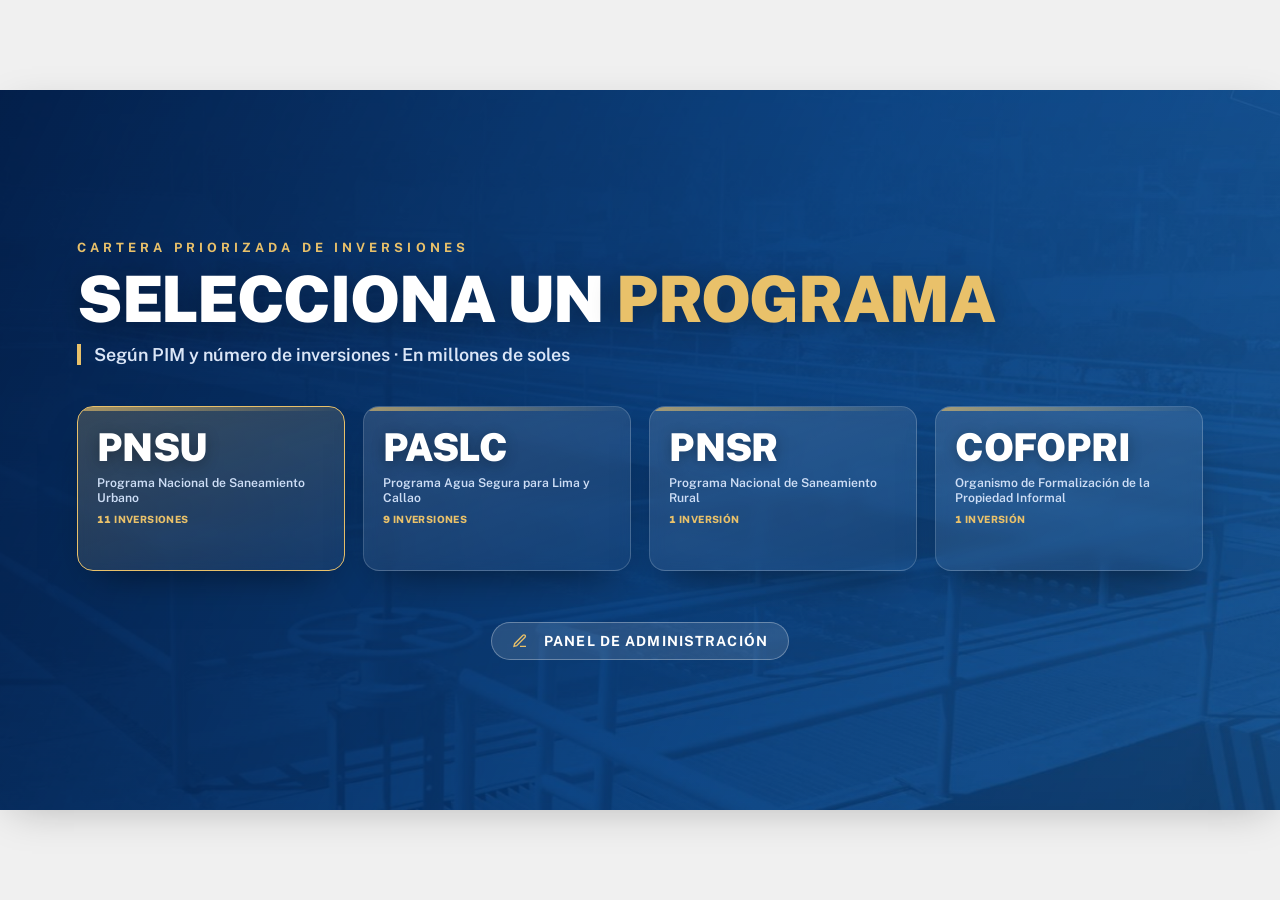
==== index.html @ 93e5caa3 "Add files via upload" ====
<!DOCTYPE html>
<html lang="es">
<head>
<meta charset="UTF-8" />
<meta name="viewport" content="width=device-width, initial-scale=1.0" />
<title>Informe Técnico — Cartera Priorizada</title>
<link rel="preconnect" href="https://fonts.googleapis.com" />
<link rel="preconnect" href="https://fonts.gstatic.com" crossorigin />
<link href="https://fonts.googleapis.com/css2?family=Public+Sans:wght@400;500;600;700;800;900&display=swap" rel="stylesheet" />
<link rel="stylesheet" href="css/styles-v2.css" />
</head>
<body>
  <main class="frame">

   <!-- ============ VISTA DE PROYECTO (ficha) ============ -->
   <div class="project-view" id="projectView" hidden>

    <!-- ============ TÍTULO + PLAZO ============ -->
    <div class="titlebar">
      <div class="title-main">
        <h1 id="r-title">—</h1>
        <button class="title-menu-btn js-menu-trigger" aria-label="Ir al menú de programas" aria-controls="menuView">
          <svg viewBox="0 0 24 24" width="16" height="16" fill="none" stroke="currentColor" stroke-width="2"><rect x="3" y="3" width="7" height="7" rx="1"/><rect x="14" y="3" width="7" height="7" rx="1"/><rect x="3" y="14" width="7" height="7" rx="1"/><rect x="14" y="14" width="7" height="7" rx="1"/></svg>
          <span class="mf-label">Menú</span>
        </button>
      </div>
      <div class="deadline">
        Término del plazo de desembolso del contrato de préstamo:
        <b id="r-deadline">—</b>
      </div>
    </div>

    <!-- ============ CUERPO ============ -->
    <div class="grid">

      <!-- ===== IZQUIERDA: indicadores + gráfico ===== -->
      <section class="col-left">

        <!-- Indicadores · panel navy + franja blanca -->
        <div class="fin-block">
          <div class="fin-head">
            <h3>Ejecución Financiera</h3>
            <span class="cui">CUI <span id="r-cui">—</span></span>
          </div>
          <div class="np-top">
            <div class="m"><span class="k">Costo Total</span><span class="v" id="r-costo">—</span></div>
            <div class="m"><span class="k">Devengado Acumulado</span><span class="v" id="r-devengado">—</span></div>
            <div class="m gold"><span class="k">Avance Financiero</span><span class="v" id="r-avance">—</span></div>
          </div>
          <div class="np-foot">
            <div class="li"><span class="dot"></span><span class="k">PIM 2026</span><span class="v" id="r-pim">—</span></div>
            <div class="li am"><span class="dot"></span><span class="k">PIM por Ejecutar</span><span class="v" id="r-pimej">—</span></div>
            <div class="li"><span class="dot"></span><span class="k">Certificado 2026</span><span class="v" id="r-cert">—</span></div>
            <div class="li am"><span class="dot"></span><span class="k">FF · RO</span><span class="v" id="r-ro">—</span></div>
            <div class="li"><span class="dot"></span><span class="k">Devengado 2026</span><span class="v" id="r-dev26">—</span></div>
            <div class="li am"><span class="dot"></span><span class="k">FF · ROOC</span><span class="v" id="r-rooc">—</span></div>
          </div>
        </div>

        <!-- Gráfico -->
        <figure class="chart-card">
          <button class="chart-expand" id="chartExpand" title="Ver en grande">
            <svg viewBox="0 0 24 24" width="14" height="14" fill="none" stroke="currentColor" stroke-width="2"><path d="M15 3h6v6M9 21H3v-6M21 3l-7 7M3 21l7-7"/></svg>
            Ampliar
          </button>
          <figcaption class="chart-pill">Meta MEF · Ejec. Proy. · Ejecución</figcaption>
          <div class="chart-box"><canvas id="chart"></canvas></div>
        </figure>
      </section>

      <!-- ===== DERECHA: sidebar de estado ===== -->
      <aside class="col-right">

        <div class="status-head">
          <div class="sh-left">
            <svg viewBox="0 0 24 24" width="18" height="18" fill="none" stroke="currentColor" stroke-width="1.8"><path d="M4 21v-5h16v5"/><path d="M9 16V8l3-3 3 3v8"/><circle cx="12" cy="6" r="1"/></svg>
            <h2 id="r-status">—</h2>
          </div>
          <span class="chip-active" id="r-chip">—</span>
        </div>
        <p class="status-sub" id="r-statussub">—</p>

        <!-- Estado situacional -->
        <div class="card estado">
          <h3 class="card-h">
            <svg viewBox="0 0 24 24" width="15" height="15" fill="none" stroke="currentColor" stroke-width="1.8"><path d="M3 3v18h18"/><path d="M7 14l4-4 3 3 5-6"/></svg>
            Estado Situacional
          </h3>
          <div class="dates">
            <div class="date-cell"><span class="v p" id="r-finicio">—</span><span class="k">Fecha Inicio</span></div>
            <div class="date-cell"><span class="v s" id="r-ffin">—</span><span class="k">Fecha Fin</span></div>
            <div class="date-cell"><span class="v p" id="r-prog">—</span><span class="k">Av. Programado</span></div>
            <div class="date-cell"><span class="v s" id="r-ejec">—</span><span class="k">Av. Ejecutado</span></div>
          </div>
          <div class="sec-sep"><span>Observaciones</span></div>
          <ul class="notes" id="r-notes"></ul>
        </div>

        <!-- Alerta (se oculta si no hay) -->
        <div class="alert" id="r-alert">
          <svg viewBox="0 0 24 24" width="18" height="18" fill="none" stroke="currentColor" stroke-width="1.9"><path d="M10.3 3.9 1.8 18a2 2 0 0 0 1.7 3h17a2 2 0 0 0 1.7-3L13.7 3.9a2 2 0 0 0-3.4 0z"/><path d="M12 9v4"/><path d="M12 17h.01"/></svg>
          <p id="r-alert-text">—</p>
        </div>

        <!-- Hitos -->
        <div class="card hitos">
          <h3 class="card-h">
            <svg viewBox="0 0 24 24" width="14" height="14" fill="none" stroke="currentColor" stroke-width="1.8"><rect x="3" y="4" width="18" height="17" rx="1"/><path d="M3 9h18M8 2v4M16 2v4"/></svg>
            Hitos del Proyecto
          </h3>
          <div id="r-hitos"></div>
        </div>

        <!-- Riesgo -->
        <div class="riesgo">
          <svg viewBox="0 0 24 24" width="18" height="18" fill="none" stroke="currentColor" stroke-width="1.9"><path d="M10.3 3.9 1.8 18a2 2 0 0 0 1.7 3h17a2 2 0 0 0 1.7-3L13.7 3.9a2 2 0 0 0-3.4 0z"/><path d="M12 9v4"/><path d="M12 17h.01"/></svg>
          <div>
            <h3>Riesgo Identificado</h3>
            <div id="r-riesgo"></div>
          </div>
        </div>

      </aside>
    </div>
   </div><!-- /projectView -->

   <!-- ============ VISTA DE CARÁTULA (sección) ============ -->
   <div class="cover" id="coverView" hidden>
     <div class="cover-bg"></div>
     <div class="cover-inner">
       <span class="cover-kicker">Cartera Priorizada</span>
       <h1 class="cover-acro" id="c-acro">—</h1>
       <p class="cover-name" id="c-name">—</p>
     </div>
   </div>

   <!-- ============ VISTA DE MENÚ (página de programas · estilo carátula) ============ -->
   <div class="cover menu-view" id="menuView" hidden>
     <div class="cover-bg"></div>
     <div class="menu-inner">
       <span class="cover-kicker">Cartera Priorizada de Inversiones</span>
       <h1 class="menu-title">Selecciona un <em>Programa</em></h1>
       <p class="menu-lead">Según PIM y número de inversiones · En millones de soles</p>
       <div class="menu-progs" id="menuProgs"></div>
        <div class="admin-link-container" style="margin-top: clamp(20px, 3vw, 40px); display: flex; justify-content: center; z-index: 10;">
          <a href="admin.html" class="btn-admin-panel">
            <svg viewBox="0 0 24 24" width="16" height="16" fill="none" stroke="currentColor" stroke-width="2" style="margin-right: 8px; vertical-align: middle;"><path d="M12 20h9M16.5 3.5a2.121 2.121 0 0 1 3 3L7 19l-4 1 1-4L16.5 3.5z"/></svg>
            <span>Panel de Administración</span>
          </a>
        </div>
     </div>
   </div>

   <!-- ============ BOTÓN DE MENÚ (sutil · esquina superior derecha) ============ -->
   <button class="menu-fab js-menu-trigger" id="menuFab" aria-label="Ir al menú de programas" aria-controls="menuView">
     <svg viewBox="0 0 24 24" width="16" height="16" fill="none" stroke="currentColor" stroke-width="2"><rect x="3" y="3" width="7" height="7" rx="1"/><rect x="14" y="3" width="7" height="7" rx="1"/><rect x="3" y="14" width="7" height="7" rx="1"/><rect x="14" y="14" width="7" height="7" rx="1"/></svg>
     <span class="mf-label">Menú</span>
   </button>

   <!-- ============ PAGINADOR (todas las láminas) ============ -->
   <div class="pager" id="pager">
     <button class="pg-btn" id="pgPrev" title="Anterior (←)" aria-label="Lámina anterior">
       <svg viewBox="0 0 24 24" width="16" height="16" fill="none" stroke="currentColor" stroke-width="2.4"><path d="M15 18l-6-6 6-6"/></svg>
     </button>
     <span class="pg-count"><b id="pgNum">1</b> / <span id="pgTotal">19</span></span>
     <button class="pg-btn" id="pgNext" title="Siguiente (→)" aria-label="Lámina siguiente">
       <svg viewBox="0 0 24 24" width="16" height="16" fill="none" stroke="currentColor" stroke-width="2.4"><path d="M9 18l6-6-6-6"/></svg>
     </button>
   </div>
  </main>

  <!-- Modal · gráfico ampliado -->
  <div class="chart-modal" id="chartModal" hidden>
    <div class="cm-box">
      <div class="cm-head">
        <h3>Meta MEF · Ejec. Proy. · Ejecución</h3>
        <button class="cm-close" id="cmClose" title="Cerrar (Esc)">✕</button>
      </div>
      <div class="cm-body"><canvas id="chartBig"></canvas></div>
    </div>
  </div>

  <script src="js/projects-v2.js"></script>
  <script src="js/chartjs-v2.min.js"></script>
  <script src="js/main-v2.js"></script>
</body>
</html>
---- css/styles-v2.css ----
/* =====================================================================
   Institutional Report System — styles.css
   Basado en DESIGN.md (Corporate Modernism · Public Sans · alta densidad)
   Tipografía FLUIDA: escala con el ancho del reporte (clamp + vw) para que
   se lea bien tanto en monitores grandes como pequeños.
   ===================================================================== */
:root{
  --primary:#002b69;
  --primary-dark:#001740;
  --on-primary:#ffffff;
  --primary-tint:rgba(0,43,105,.05);
  --data-label:#3f5d9c;

  --secondary:#bb0027;
  --on-secondary:#ffffff;
  --secondary-tint:rgba(187,0,39,.05);

  --amber-bg:#fffbeb;
  --amber-ink:#b45309;
  --amber-val:#78350f;

  --green-bg:#dcfce7;
  --green-ink:#166534;

  --surface:#f9f9f9;
  --surface-container:#eeeeee;
  --surface-low:#f3f3f3;
  --on-surface:#1a1c1c;
  --on-surface-variant:#444650;
  --muted:#6b7280;
  --line:#d1d1d1;
  --line-soft:#e5e7eb;

  --gutter:clamp(14px,1.2vw,22px);
  --radius:6px;
}

*{box-sizing:border-box;margin:0;padding:0;}
html,body{height:100%;}
body{
  font-family:"Public Sans",system-ui,-apple-system,sans-serif;
  -webkit-font-smoothing:antialiased;
  color:var(--on-surface);
  background:#f0f0f0;
  height:100vh;overflow:hidden;
  display:flex;align-items:center;justify-content:center;
  font-variant-numeric:tabular-nums;
}

/* ---- Lienzo 16:9 sin scroll ---- */
.frame{
  aspect-ratio:16/9;
  width:100vw;height:56.25vw;
  max-height:100vh;max-width:177.78vh;
  background:#fff;
  display:flex;flex-direction:column;
  padding:clamp(16px,1.7vw,30px);
  padding-bottom:clamp(42px,3.6vw,60px); /* reserva la franja del paginador */
  overflow:hidden;position:relative;
  box-shadow:0 10px 40px -12px rgba(0,0,0,.25);
}

/* contenedor de la ficha de proyecto (ocupa todo el lienzo) */
.project-view{flex:1 1 auto;min-width:0;min-height:0;display:flex;flex-direction:column;}
.project-view[hidden]{display:none;}
.frame.is-cover{padding:0;}

/* ======================= TÍTULO + PLAZO (inicio del reporte) ======================= */
.titlebar{display:flex;flex-direction:column;margin-bottom:clamp(12px,1.3vw,20px);flex:0 0 auto;box-shadow:0 1px 2px rgba(0,0,0,.06);}
.title-main{background:var(--primary);color:var(--on-primary);
  padding:clamp(11px,1.1vw,18px) clamp(16px,1.5vw,26px);display:flex;align-items:center;justify-content:space-between;gap:12px;}
.title-main h1{font-size:clamp(20px,1.85vw,34px);font-weight:900;text-transform:uppercase;letter-spacing:-.01em;}
.chip-strategic{background:rgba(255,255,255,.12);font-size:clamp(11px,.78vw,14px);font-weight:700;
  padding:6px 14px;border-radius:4px;white-space:nowrap;text-transform:uppercase;letter-spacing:.04em;}
.deadline{background:var(--secondary);color:var(--on-secondary);
  padding:clamp(7px,.7vw,11px) clamp(16px,1.5vw,26px);text-align:right;
  font-size:clamp(12px,.88vw,15px);font-weight:700;text-transform:uppercase;letter-spacing:.03em;}
.deadline b{font-weight:800;}

/* ======================= GRID 12 COL ======================= */
.grid{flex:1 1 auto;min-width:0;min-height:0;display:grid;grid-template-columns:3fr 2fr;gap:var(--gutter);overflow:hidden;}
.col-left{display:flex;flex-direction:column;min-height:0;overflow:hidden;}
.col-right{display:flex;flex-direction:column;min-height:0;overflow:hidden;
  gap:.5em;font-size:clamp(13px,1vw,18px);}

/* ============= INDICADORES · panel navy + franja blanca (Diseño 18) ============= */
.fin-block{border-radius:8px;overflow:hidden;margin-bottom:clamp(10px,1vw,16px);flex:0 0 auto;
  background:linear-gradient(135deg,#001740,#002b69 60%,#0a3a7a);}

/* encabezado (texto claro sobre navy) */
.fin-head{display:flex;align-items:center;justify-content:space-between;
  padding:clamp(9px,.9vw,14px) clamp(14px,1.3vw,22px) 0;}
.fin-head h3{font-size:clamp(10px,.68vw,13px);font-weight:800;text-transform:uppercase;color:#9fb4dd;letter-spacing:.1em;}
.fin-head .cui{font-size:clamp(10px,.66vw,12.5px);font-weight:700;color:#7e97c4;letter-spacing:.02em;}

/* 3 métricas grandes */
.np-top{display:grid;grid-template-columns:repeat(3,1fr);gap:clamp(12px,1.5vw,24px);
  padding:clamp(8px,.9vw,14px) clamp(14px,1.3vw,22px) clamp(12px,1.2vw,18px);}
.np-top .m{border-left:2px solid rgba(255,255,255,.12);padding-left:clamp(10px,1vw,16px);}
.np-top .m:first-child{border-left:0;padding-left:0;}
.np-top .m .k{display:block;font-size:clamp(9px,.62vw,12px);color:#9fb4dd;text-transform:uppercase;
  font-weight:700;letter-spacing:.04em;margin-bottom:clamp(3px,.4vw,6px);}
.np-top .m .v{font-size:clamp(18px,1.7vw,30px);font-weight:900;color:#fff;letter-spacing:-.015em;line-height:1;white-space:nowrap;}
.np-top .m.gold .v{color:#e9c16a;}

/* franja blanca inferior · lista 2 columnas con punto de color */
.np-foot{background:#fff;display:grid;grid-template-columns:1fr 1fr;gap:0 clamp(16px,2vw,40px);
  padding:clamp(9px,.95vw,15px) clamp(14px,1.3vw,22px);}
.np-foot .li{display:flex;align-items:center;gap:clamp(7px,.7vw,11px);
  padding:clamp(6px,.6vw,9px) 0;border-bottom:1px solid var(--line-soft);}
.np-foot .li:nth-last-child(-n+2){border-bottom:0;}
.np-foot .dot{width:clamp(7px,.55vw,9px);aspect-ratio:1;border-radius:50%;background:var(--primary);flex:0 0 auto;}
.np-foot .li.am .dot{background:var(--amber-ink);}
.np-foot .li .k{flex:1;font-size:clamp(10px,.72vw,13px);color:var(--muted);font-weight:600;white-space:nowrap;}
.np-foot .li .v{font-size:clamp(11px,.78vw,14px);font-weight:900;color:var(--on-surface);white-space:nowrap;}
.np-foot .li.am .v{color:var(--amber-val);}

/* ======================= GRÁFICO ======================= */
.chart-card{flex:1 1 auto;min-height:0;border:1px solid var(--line-soft);border-radius:var(--radius);
  background:#fff;display:flex;flex-direction:column;position:relative;padding:clamp(8px,.9vw,14px);}
.chart-pill{align-self:center;background:var(--surface-low);border:1px solid var(--line-soft);border-radius:999px;
  padding:clamp(5px,.5vw,8px) clamp(14px,1.3vw,22px);font-size:clamp(11px,.8vw,14px);font-weight:700;
  text-transform:uppercase;letter-spacing:.04em;color:var(--secondary);z-index:2;}
.chart-box{flex:1 1 auto;min-height:0;position:relative;margin-top:6px;}
.chart-box canvas{position:absolute;inset:0;}

/* botón Ampliar */
.chart-expand{position:absolute;top:clamp(8px,.8vw,12px);right:clamp(8px,.8vw,12px);z-index:5;
  display:inline-flex;align-items:center;gap:6px;background:#fff;border:1px solid var(--line-soft);border-radius:6px;
  padding:clamp(5px,.5vw,7px) clamp(8px,.8vw,12px);font:inherit;font-size:clamp(10px,.7vw,12px);font-weight:700;
  text-transform:uppercase;letter-spacing:.04em;color:var(--primary);cursor:pointer;transition:.15s;}
.chart-expand:hover{background:var(--primary);color:#fff;border-color:var(--primary);}

/* modal del gráfico */
.chart-modal{position:fixed;inset:0;z-index:100;display:flex;align-items:center;justify-content:center;
  padding:clamp(14px,3vw,44px);background:rgba(8,16,36,.62);backdrop-filter:blur(4px);}
.chart-modal[hidden]{display:none;}
.cm-box{background:#fff;border-radius:12px;width:min(1180px,96vw);height:min(760px,92vh);
  display:flex;flex-direction:column;overflow:hidden;box-shadow:0 40px 90px -24px rgba(0,0,0,.6);}
.cm-head{display:flex;align-items:center;justify-content:space-between;gap:14px;padding:15px 22px;background:var(--primary);color:#fff;}
.cm-head h3{font-size:clamp(13px,1.3vw,17px);font-weight:800;text-transform:uppercase;letter-spacing:.02em;}
.cm-close{flex:0 0 auto;background:rgba(255,255,255,.15);border:0;color:#fff;width:34px;height:34px;border-radius:8px;
  font-size:16px;cursor:pointer;display:grid;place-items:center;transition:.15s;}
.cm-close:hover{background:rgba(255,255,255,.3);}
.cm-body{flex:1;position:relative;padding:clamp(14px,2vw,26px);}
.cm-body canvas{position:absolute;inset:clamp(14px,2vw,26px);}

/* ======================= SIDEBAR DERECHO ======================= */
/* Tamaños en EM (relativos al font-size del sidebar) → el auto-ajuste (main.js)
   escala todo el bloque a la vez para que entre sin scroll, lo más grande posible. */
.status-head{background:var(--primary);color:var(--on-primary);border-radius:.5em;
  padding:.7em .85em;flex:0 0 auto;display:flex;align-items:center;justify-content:space-between;}
.sh-left{display:flex;align-items:center;gap:.5em;}
.sh-left svg{width:1.15em;height:1.15em;}
.status-head h2{font-size:.92em;font-weight:900;text-transform:uppercase;letter-spacing:-.01em;}
.chip-active{background:var(--green-bg);color:var(--green-ink);font-size:.6em;font-weight:800;
  padding:.25em .8em;border-radius:999px;text-transform:uppercase;letter-spacing:.04em;}
.status-sub{font-size:.7em;font-style:italic;color:var(--muted);padding:.15em .1em 0;flex:0 0 auto;}

.card{background:#fff;border:1px solid var(--line-soft);border-radius:.5em;padding:.7em .8em;}
.card-h{font-size:.86em;font-weight:800;text-transform:uppercase;color:var(--primary);
  display:flex;align-items:center;gap:.5em;border-bottom:1px solid #f1f1f1;padding-bottom:.5em;margin-bottom:.65em;}
.card-h svg{width:1.05em;height:1.05em;}

.estado{flex:0 0 auto;display:flex;flex-direction:column;}
/* fila 4×1 · valor dominante (Diseño 5): cifra grande arriba, etiqueta debajo, divisores */
.dates{display:grid;grid-template-columns:repeat(4,1fr);margin-bottom:.85em;flex:0 0 auto;}
.date-cell{padding:0 .8em;border-left:1px solid var(--line-soft);display:flex;flex-direction:column;}
.date-cell:first-child{border-left:0;padding-left:0;}
.date-cell .v{font-size:1.45em;font-weight:900;line-height:1;white-space:nowrap;}
.date-cell .v.p{color:var(--primary);}
.date-cell .v.s{color:var(--secondary);}
.date-cell .k{font-size:.6em;text-transform:uppercase;color:var(--muted);font-weight:700;margin-top:.45em;letter-spacing:.03em;white-space:nowrap;}

/* divisor entre los indicadores y las notas */
.sec-sep{display:flex;align-items:center;gap:.7em;margin:.1em 0 .75em;flex:0 0 auto;}
.sec-sep span{font-size:.6em;text-transform:uppercase;letter-spacing:.14em;color:var(--muted);font-weight:800;white-space:nowrap;}
.sec-sep::before{content:"";width:1.4em;height:2px;background:var(--primary);border-radius:2px;flex:0 0 auto;}
.sec-sep::after{content:"";flex:1;height:1px;background:var(--line-soft);}

.notes{list-style:none;flex:0 0 auto;}
.notes li{position:relative;padding-left:1em;margin-bottom:.5em;font-size:.8em;line-height:1.5;color:#374151;text-wrap:pretty;}
.notes li:last-child{margin-bottom:0;}
.notes li::before{content:"";position:absolute;left:0;top:.55em;width:.34em;height:.34em;background:var(--primary);}

.alert{background:var(--secondary);color:var(--on-secondary);border-radius:.5em;padding:.65em .8em;flex:0 0 auto;
  display:flex;gap:.6em;align-items:flex-start;}
.alert svg{flex:0 0 auto;margin-top:.1em;width:1.15em;height:1.15em;}
.alert p{font-size:.8em;font-weight:700;line-height:1.4;}
.alert b{font-weight:900;}

.hitos{flex:0 0 auto;}
.timeline{position:relative;padding-left:1em;border-left:2px solid rgba(0,43,105,.2);}
.timeline .dot{position:absolute;left:-.4em;top:.2em;width:.62em;height:.62em;border-radius:50%;background:var(--primary);border:2px solid #fff;}
.timeline .t-chip{display:inline-block;background:var(--primary-tint);color:var(--primary);font-size:.6em;font-weight:800;
  padding:.15em .55em;border-radius:.27em;text-transform:uppercase;letter-spacing:.04em;}
.timeline .t-title{font-size:.8em;font-weight:800;color:#1f2937;margin-top:.3em;line-height:1.2;}
.timeline .t-note{font-size:.7em;font-style:italic;color:var(--muted);line-height:1.25;}

.riesgo{background:#fef2f2;border:1px solid rgba(187,0,39,.2);border-radius:.5em;padding:.65em .8em;flex:0 0 auto;
  display:flex;gap:.6em;align-items:flex-start;}
.riesgo svg{color:var(--secondary);flex:0 0 auto;margin-top:.1em;width:1.15em;height:1.15em;}
.riesgo h3{font-size:.76em;font-weight:800;text-transform:uppercase;color:var(--secondary);margin-bottom:.2em;}
.riesgo p{font-size:.72em;line-height:1.4;color:#374151;}
.riesgo .risk-list{list-style:none;margin:0;padding:0;}
.riesgo .risk-list li{position:relative;padding-left:1em;margin-bottom:.35em;font-size:.72em;line-height:1.4;color:#374151;}
.riesgo .risk-list li:last-child{margin-bottom:0;}
.riesgo .risk-list li::before{content:"";position:absolute;left:0;top:.5em;width:.34em;height:.34em;background:var(--secondary);}

/* varios hitos */
.hitos .timeline + .timeline{margin-top:.6em;}

/* ======= navegación anterior/siguiente (dentro de la barra del título) ======= */
.nav-arrows{display:flex;gap:8px;flex:0 0 auto;margin-left:16px;}
.nav-btn{width:clamp(30px,2.4vw,40px);aspect-ratio:1;border-radius:7px;cursor:pointer;
  border:1px solid rgba(255,255,255,.28);background:rgba(255,255,255,.1);color:#fff;
  display:grid;place-items:center;transition:.15s;}
.nav-btn:hover{background:#fff;color:var(--primary);border-color:#fff;}
.nav-btn:active{transform:scale(.94);}

/* ======================= CARÁTULA DE SECCIÓN ======================= */
.cover{position:absolute;inset:0;overflow:hidden;background:var(--primary);color:#fff;}
.cover[hidden]{display:none;}
/* capa de imagen (con zoom lento tipo Ken Burns) */
.cover-bg{position:absolute;inset:0;z-index:0;
  background:#002b69 url("../img/cover-v2.jpg") center/cover no-repeat;
  transform-origin:50% 45%;will-change:transform;
  animation:coverZoom 20s ease-out both;}
/* velo degradado para legibilidad */
.cover::before{content:"";position:absolute;inset:0;z-index:1;
  background:linear-gradient(115deg,rgba(0,23,64,.9),rgba(0,43,105,.6) 55%,rgba(10,58,122,.4));}
.cover-inner{position:absolute;inset:0;z-index:2;display:flex;flex-direction:column;
  align-items:flex-start;justify-content:center;gap:clamp(8px,1vw,18px);
  padding:clamp(28px,6vw,110px) clamp(28px,6vw,110px) clamp(62px,7vw,120px);}
.cover-kicker{font-size:clamp(12px,1vw,18px);font-weight:700;text-transform:uppercase;
  letter-spacing:.32em;color:#e9c16a;animation:riseFade .6s .04s both;}
.cover-acro{font-size:clamp(56px,11vw,190px);font-weight:900;line-height:.92;letter-spacing:-.02em;
  text-transform:uppercase;text-shadow:0 6px 30px rgba(0,0,0,.35);animation:riseFade .7s .13s both;}
.cover-name{font-size:clamp(16px,2vw,38px);font-weight:600;max-width:18em;line-height:1.2;
  color:#dbe6f7;border-left:4px solid #e9c16a;padding-left:clamp(12px,1vw,20px);
  animation:riseFade .7s .24s both;}

/* ======================= ANIMACIONES ======================= */
@keyframes coverZoom{from{transform:scale(1.001)}to{transform:scale(1.09)}}
@keyframes riseFade{from{opacity:0;transform:translateY(20px)}to{opacity:1;transform:none}}
@keyframes viewFade{from{opacity:0;transform:translateY(10px)}to{opacity:1;transform:none}}
/* el paginador entra deslizando (sólo transform, para no fijar la opacidad) */
@keyframes pagerIn{from{transform:translateX(-50%) translateY(12px)}to{transform:translateX(-50%) translateY(0)}}
/* la ficha entra con un fundido sutil en cada cambio de lámina */
.project-view.anim{animation:viewFade .42s ease both;}

@media (prefers-reduced-motion: reduce){
  .cover-bg,.cover-kicker,.cover-acro,.cover-name,.project-view.anim,.pager{animation:none!important;}
}

/* ======================= PAGINADOR ======================= */
.pager{position:absolute;z-index:40;bottom:clamp(12px,1.4vw,22px);left:50%;transform:translateX(-50%);
  display:flex;align-items:center;gap:clamp(8px,.8vw,14px);
  background:rgba(0,23,64,.82);backdrop-filter:blur(6px);border:1px solid rgba(255,255,255,.16);
  border-radius:999px;padding:clamp(5px,.45vw,8px) clamp(8px,.7vw,12px);
  box-shadow:0 8px 24px -10px rgba(0,0,0,.5);
  opacity:.4;transition:opacity .25s ease;animation:pagerIn .5s .12s both;}
/* semitransparente para no tapar la lámina; nítido al acercar el cursor/teclado */
.pager:hover,.pager:focus-within{opacity:1;}
.pg-btn{width:clamp(28px,2.1vw,36px);aspect-ratio:1;border-radius:50%;cursor:pointer;
  border:1px solid rgba(255,255,255,.25);background:rgba(255,255,255,.08);color:#fff;
  display:grid;place-items:center;transition:.15s;}
.pg-btn:hover{background:#fff;color:var(--primary);border-color:#fff;}
.pg-btn:active{transform:scale(.92);}
.pg-count{color:#dbe6f7;font-size:clamp(12px,.9vw,15px);font-weight:600;letter-spacing:.02em;
  min-width:3.4em;text-align:center;font-variant-numeric:tabular-nums;}
.pg-count b{color:#fff;font-weight:900;}

/* ======================= MENÚ DE PROGRAMAS (página estilo carátula) ======================= */
/* Botón sutil (esquina superior derecha) que lleva a la página-menú. */
.menu-fab{position:absolute;top:clamp(12px,1.3vw,22px);right:clamp(12px,1.3vw,22px);z-index:60;
  display:inline-flex;align-items:center;gap:.5em;cursor:pointer;
  font:inherit;font-size:clamp(10px,.74vw,13px);font-weight:700;text-transform:uppercase;letter-spacing:.08em;
  color:#fff;padding:clamp(6px,.55vw,9px) clamp(10px,.9vw,14px);border-radius:999px;
  border:1px solid rgba(255,255,255,.3);background:rgba(255,255,255,.12);
  -webkit-backdrop-filter:blur(6px);backdrop-filter:blur(6px);
  transition:background .16s,border-color .16s,color .16s,transform .16s;}
.menu-fab:hover{background:#002b69;border-color:#e9c16a;color:#fff;transform:translateY(-1px);}
.menu-fab:active{transform:translateY(0) scale(.97);}
.menu-fab svg{width:1.15em;height:1.15em;color:#e9c16a;flex:0 0 auto;}
/* en la página-menú se ocultan el botón y el paginador */
.frame.is-menu .menu-fab,.frame.is-menu .pager{display:none;}
/* en las pantallas de reporte el flotante se oculta (se usa el de la cabecera) */
.frame:not(.is-cover) .menu-fab{display:none;}

/* botón "Menú" integrado en la cabecera del título (vista de reporte) */
.title-menu-btn{flex:0 0 auto;margin-left:auto;display:inline-flex;align-items:center;gap:.5em;cursor:pointer;
  font:inherit;font-size:clamp(10px,.74vw,13px);font-weight:700;text-transform:uppercase;letter-spacing:.08em;
  color:#fff;padding:clamp(6px,.55vw,9px) clamp(10px,.9vw,14px);border-radius:999px;
  border:1px solid rgba(255,255,255,.32);background:rgba(255,255,255,.1);
  transition:background .16s,border-color .16s,transform .16s;}
.title-menu-btn:hover{background:rgba(233,193,106,.2);border-color:#e9c16a;}
.title-menu-btn:active{transform:scale(.97);}
.title-menu-btn svg{width:1.15em;height:1.15em;color:#e9c16a;flex:0 0 auto;}

/* botón "Volver" dentro de la página-menú */
.menu-back{position:absolute;top:clamp(14px,1.5vw,26px);right:clamp(14px,1.5vw,26px);z-index:4;
  display:inline-flex;align-items:center;gap:.4em;cursor:pointer;font:inherit;
  font-size:clamp(10px,.74vw,13px);font-weight:800;text-transform:uppercase;letter-spacing:.06em;color:#fff;
  padding:clamp(7px,.6vw,10px) clamp(11px,1vw,15px);border-radius:999px;
  border:1px solid rgba(255,255,255,.3);background:rgba(255,255,255,.1);
  -webkit-backdrop-filter:blur(6px);backdrop-filter:blur(6px);
  opacity:0;animation:riseFade .6s .5s both;transition:background .16s,border-color .16s;}
.menu-back:hover{background:rgba(233,193,106,.22);border-color:#e9c16a;}
.menu-back svg{width:1.05em;height:1.05em;color:#e9c16a;}

/* contenido de la página-menú (mismo lenguaje de las carátulas) */
.menu-inner{position:absolute;inset:0;z-index:2;display:flex;flex-direction:column;
  justify-content:center;gap:clamp(8px,1vw,16px);overflow-y:auto;
  padding:clamp(28px,5vw,90px) clamp(28px,6vw,110px);}
.menu-view .cover-kicker{animation:riseFade .6s .04s both;}
.menu-title{font-size:clamp(30px,5vw,76px);font-weight:900;line-height:1;letter-spacing:-.02em;
  text-transform:uppercase;text-shadow:0 6px 30px rgba(0,0,0,.35);animation:riseFade .7s .13s both;}
.menu-title em{font-style:normal;color:#e9c16a;}
.menu-lead{font-size:clamp(13px,1.4vw,22px);font-weight:600;color:#dbe6f7;
  border-left:4px solid #e9c16a;padding-left:clamp(12px,1vw,20px);animation:riseFade .7s .22s both;}

/* rejilla de programas con animación escalonada */
.menu-progs{display:grid;grid-template-columns:repeat(auto-fit,minmax(clamp(150px,16vw,220px),1fr));
  gap:clamp(12px,1.4vw,26px);margin-top:clamp(18px,2.2vw,40px);}

.menu-prog{position:relative;overflow:hidden;text-align:left;cursor:pointer;font:inherit;color:#fff;
  display:flex;flex-direction:column;gap:clamp(5px,.6vw,10px);
  padding:clamp(16px,1.7vw,30px) clamp(15px,1.5vw,26px) clamp(13px,1.3vw,22px);
  border-radius:16px;border:1px solid rgba(255,255,255,.18);
  background:linear-gradient(160deg,rgba(255,255,255,.13),rgba(255,255,255,.035));
  -webkit-backdrop-filter:blur(7px);backdrop-filter:blur(7px);
  box-shadow:0 18px 40px -20px rgba(0,0,0,.6);
  opacity:0;transform:translateY(28px) scale(.96);
  transition:transform .22s,box-shadow .22s,border-color .22s,background .22s;}
.menu-view:not([hidden]) .menu-prog{animation:progIn .6s cubic-bezier(.2,.75,.3,1) forwards;
  animation-delay:var(--d,0s);}
/* franja superior dorada */
.menu-prog::before{content:"";position:absolute;left:0;top:0;height:4px;width:100%;
  background:linear-gradient(90deg,#e9c16a,rgba(233,193,106,0));opacity:.65;transition:opacity .22s;}
/* resplandor dorado que sube desde la base al pasar el cursor */
.menu-prog::after{content:"";position:absolute;inset:0;pointer-events:none;border-radius:inherit;
  background:radial-gradient(120% 75% at 50% 118%,rgba(233,193,106,.32),transparent 70%);
  opacity:0;transition:opacity .25s ease;}
.menu-prog:hover{border-color:#e9c16a;
  background:linear-gradient(160deg,rgba(255,255,255,.18),rgba(255,255,255,.06));
  box-shadow:inset 0 0 0 1px rgba(233,193,106,.55),0 10px 30px -16px rgba(0,0,0,.55);}
.menu-prog:hover::before{opacity:1;height:5px;}
.menu-prog:hover::after{opacity:1;}
.menu-prog:hover .mp-acro{color:#e9c16a;}
.menu-prog:active{transform:scale(.99);}
.menu-prog.is-active{border-color:#e9c16a;background:linear-gradient(160deg,rgba(233,193,106,.22),rgba(255,255,255,.05));}

.menu-prog .mp-acro{font-size:clamp(26px,3vw,52px);font-weight:900;letter-spacing:-.015em;line-height:1;
  text-shadow:0 3px 14px rgba(0,0,0,.3);transition:color .22s;}
.menu-prog .mp-name{font-size:clamp(11px,.95vw,16px);font-weight:600;color:#cdddf5;line-height:1.25;}
.menu-prog .mp-meta{font-size:clamp(10px,.78vw,13px);font-weight:800;color:#e9c16a;
  text-transform:uppercase;letter-spacing:.04em;}
.menu-prog .mp-meta b{font-weight:900;}
.menu-prog .mp-go{margin-top:clamp(6px,.7vw,12px);display:inline-flex;align-items:center;gap:.4em;
  font-size:clamp(10px,.78vw,13px);font-weight:800;text-transform:uppercase;letter-spacing:.05em;color:#fff;
  opacity:0;transform:translateX(-6px);transition:opacity .22s,transform .22s;}
.menu-prog:hover .mp-go{opacity:.95;transform:none;}
.menu-prog .mp-go svg{width:1.1em;height:1.1em;}

@keyframes progIn{from{opacity:0;transform:translateY(28px) scale(.96)}to{opacity:1;transform:none}}

.menu-inner::-webkit-scrollbar{width:9px;}
.menu-inner::-webkit-scrollbar-thumb{background:rgba(255,255,255,.3);border-radius:999px;
  border:2px solid transparent;background-clip:padding-box;}

@media (prefers-reduced-motion: reduce){
  .menu-view:not([hidden]) .menu-prog{animation:none!important;opacity:1;transform:none;}
  .menu-title,.menu-lead,.menu-view .cover-kicker,.menu-back{animation:none!important;opacity:1;}
  .menu-prog:hover{transform:none;}
}

/* ======================= RESPONSIVO · MÓVIL / PANTALLAS PEQUEÑAS ======================= */
@media(max-width:1000px),(max-height:560px){
  body{height:auto;min-height:100vh;overflow-x:hidden;overflow-y:auto;display:block;}
  .frame{aspect-ratio:auto;width:100%;height:auto;max-width:none;min-height:100vh;
    padding:14px;padding-bottom:78px;box-shadow:none;}
  .frame.is-cover{padding:0;min-height:100vh;}

  /* la ficha fluye en una sola columna y sin recortes */
  .project-view{overflow:visible;}
  /* minmax(0,1fr) + min-width:0 evitan que el gráfico/textos estiren el ancho */
  .grid{grid-template-columns:minmax(0,1fr);gap:14px;overflow:visible;}
  .col-left,.col-right{grid-column:auto;min-width:0;min-height:0;overflow:visible;}
  /* desactiva el auto-encogido (el JS fija el font-size inline): forzamos uno legible */
  .col-right{font-size:15px!important;gap:10px;}

  /* indicadores financieros apilados */
  .np-top{grid-template-columns:1fr;gap:10px;}
  .np-top .m{border-left:0;padding-left:0;}
  .np-top .m .v{font-size:22px;}
  .np-foot{grid-template-columns:1fr;gap:0;}

  /* gráfico con altura cómoda */
  .chart-card{min-height:340px;}
  .chart-box{min-height:300px;}
  .estado,.notes,.fin-block,.card,.hitos{overflow:visible;}

  /* estado situacional: 2×2 en vez de 4×1 */
  .dates{grid-template-columns:repeat(2,1fr);gap:14px 0;}
  .date-cell{padding:0 10px;}
  .date-cell:nth-child(3){border-left:0;}
  .date-cell .v{font-size:1.5em;}

  /* título y plazo legibles */
  .title-main h1{font-size:20px;}
  .deadline{font-size:11px;text-align:left;}

  /* carátulas: textos ajustados a la pantalla del celular */
  .cover-inner{padding:24px 20px 92px;}
  .cover-acro{font-size:clamp(48px,16vw,120px);}
  .cover-name{font-size:clamp(14px,3.7vw,28px);max-width:14em;overflow-wrap:break-word;}
  .cover-kicker{letter-spacing:.22em;}

  /* paginador: fijo a la pantalla, siempre visible y con área táctil cómoda */
  .pager{position:fixed;opacity:1;bottom:14px;gap:14px;padding:8px 12px;animation:none;}
  .pg-btn{width:42px;}
  .pg-count{font-size:16px;min-width:4em;}

  /* página-menú en móvil */
  .menu-fab{position:fixed;top:14px;right:14px;font-size:12px;}
  .menu-back{position:fixed;top:14px;right:14px;}
  .menu-inner{position:absolute;padding:74px 18px 40px;justify-content:flex-start;}
  .menu-title{font-size:clamp(26px,8vw,46px);}
  .menu-progs{grid-template-columns:1fr 1fr;gap:12px;margin-top:18px;}
  .menu-prog{padding:16px 14px 14px;}
}

/* ======================= BOTÓN ACCESO ADMIN ======================= */
.btn-admin-panel {
  display: inline-flex;
  align-items: center;
  gap: 8px;
  background: rgba(255,255,255,0.12);
  border: 1px solid rgba(255,255,255,0.3);
  color: #fff;
  padding: 10px 20px;
  border-radius: 999px;
  font-size: 14px;
  font-weight: 700;
  text-transform: uppercase;
  text-decoration: none;
  letter-spacing: 0.08em;
  transition: all 0.2s ease;
  cursor: pointer;
  z-index: 10;
}
.btn-admin-panel:hover {
  background: #002b69;
  border-color: #e9c16a;
  box-shadow: 0 4px 12px rgba(0,0,0,0.2);
  color: #fff;
}
.btn-admin-panel svg {
  color: #e9c16a;
  flex: 0 0 auto;
}
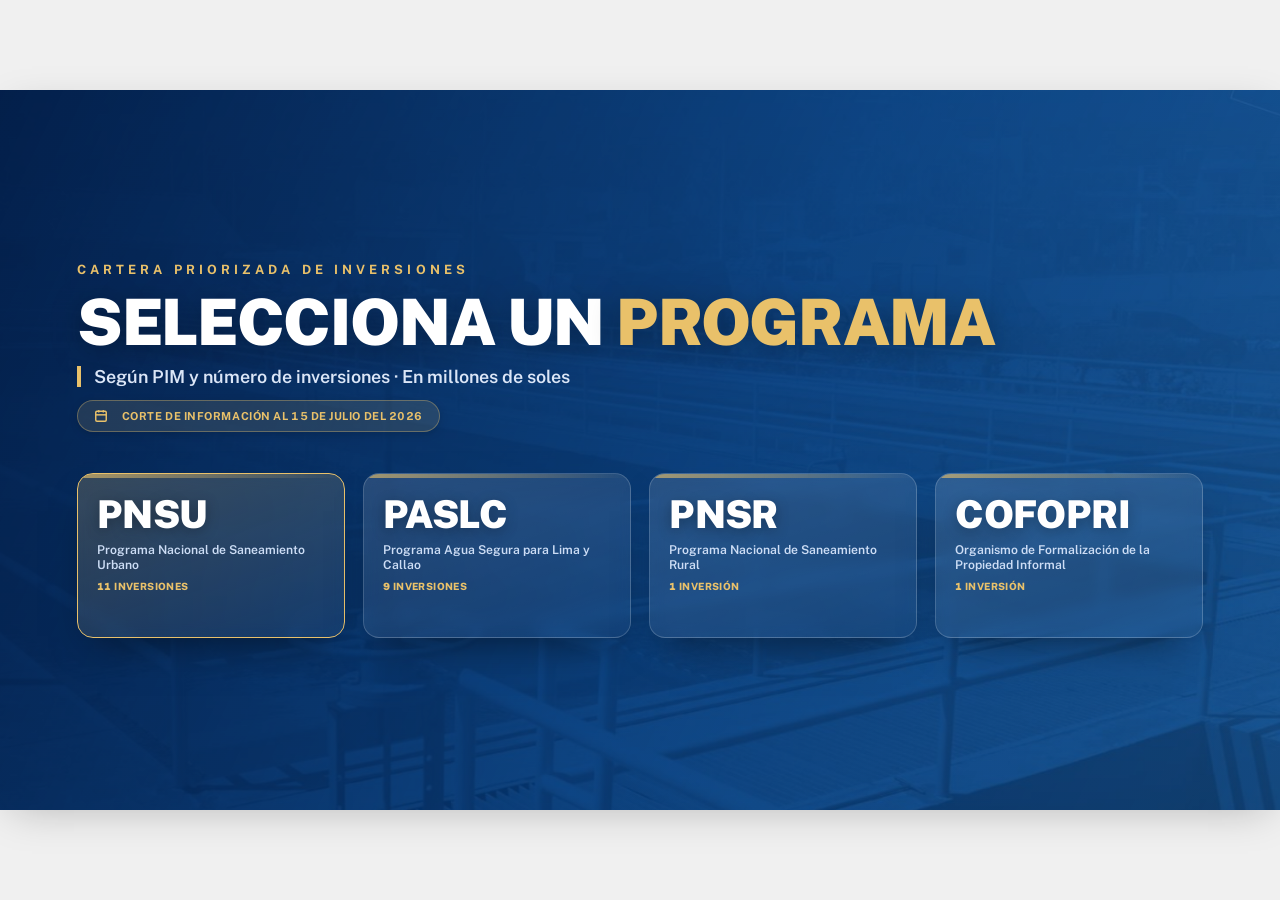
==== commit 33633bc4: "Add files via upload" ====
--- a/index.html
+++ b/index.html
@@ -137,18 +137,16 @@
    <!-- ============ VISTA DE MENÚ (página de programas · estilo carátula) ============ -->
    <div class="cover menu-view" id="menuView" hidden>
      <div class="cover-bg"></div>
-     <div class="menu-inner">
-       <span class="cover-kicker">Cartera Priorizada de Inversiones</span>
-       <h1 class="menu-title">Selecciona un <em>Programa</em></h1>
-       <p class="menu-lead">Según PIM y número de inversiones · En millones de soles</p>
-       <div class="menu-progs" id="menuProgs"></div>
-        <div class="admin-link-container" style="margin-top: clamp(20px, 3vw, 40px); display: flex; justify-content: center; z-index: 10;">
-          <a href="admin.html" class="btn-admin-panel">
-            <svg viewBox="0 0 24 24" width="16" height="16" fill="none" stroke="currentColor" stroke-width="2" style="margin-right: 8px; vertical-align: middle;"><path d="M12 20h9M16.5 3.5a2.121 2.121 0 0 1 3 3L7 19l-4 1 1-4L16.5 3.5z"/></svg>
-            <span>Panel de Administración</span>
-          </a>
+      <div class="menu-inner">
+        <span class="cover-kicker">Cartera Priorizada de Inversiones</span>
+        <h1 class="menu-title">Selecciona un <em>Programa</em></h1>
+        <p class="menu-lead">Según PIM y número de inversiones · En millones de soles</p>
+        <div class="menu-cutoff">
+          <svg viewBox="0 0 24 24" width="14" height="14" fill="none" stroke="currentColor" stroke-width="2.5" style="margin-right: 6px; vertical-align: middle;"><rect x="3" y="4" width="18" height="17" rx="2" ry="2"/><line x1="16" y1="2" x2="16" y2="6"/><line x1="8" y1="2" x2="8" y2="6"/><line x1="3" y1="10" x2="21" y2="10"/></svg>
+          <span>Corte de información al 15 de julio del 2026</span>
         </div>
-     </div>
+        <div class="menu-progs" id="menuProgs"></div>
+      </div>
    </div>
 
    <!-- ============ BOTÓN DE MENÚ (sutil · esquina superior derecha) ============ -->
--- a/css/styles-v2.css
+++ b/css/styles-v2.css
@@ -460,3 +460,29 @@
   color: #e9c16a;
   flex: 0 0 auto;
 }
+
+/* ======================= CORTE DE INFORMACIÓN ======================= */
+.menu-cutoff {
+  display: inline-flex;
+  align-items: center;
+  align-self: flex-start;
+  gap: 8px;
+  background: rgba(233, 193, 106, 0.12);
+  border: 1px solid rgba(233, 193, 106, 0.35);
+  color: #e9c16a;
+  padding: 8px 16px;
+  border-radius: 999px;
+  font-size: clamp(11px, 0.8vw, 13.5px);
+  font-weight: 700;
+  text-transform: uppercase;
+  letter-spacing: 0.05em;
+  width: fit-content;
+  box-shadow: 0 2px 8px rgba(0, 0, 0, 0.15);
+  animation: riseFade .7s .24s both;
+  z-index: 10;
+}
+.menu-cutoff svg {
+  color: #e9c16a;
+  flex-shrink: 0;
+}
+
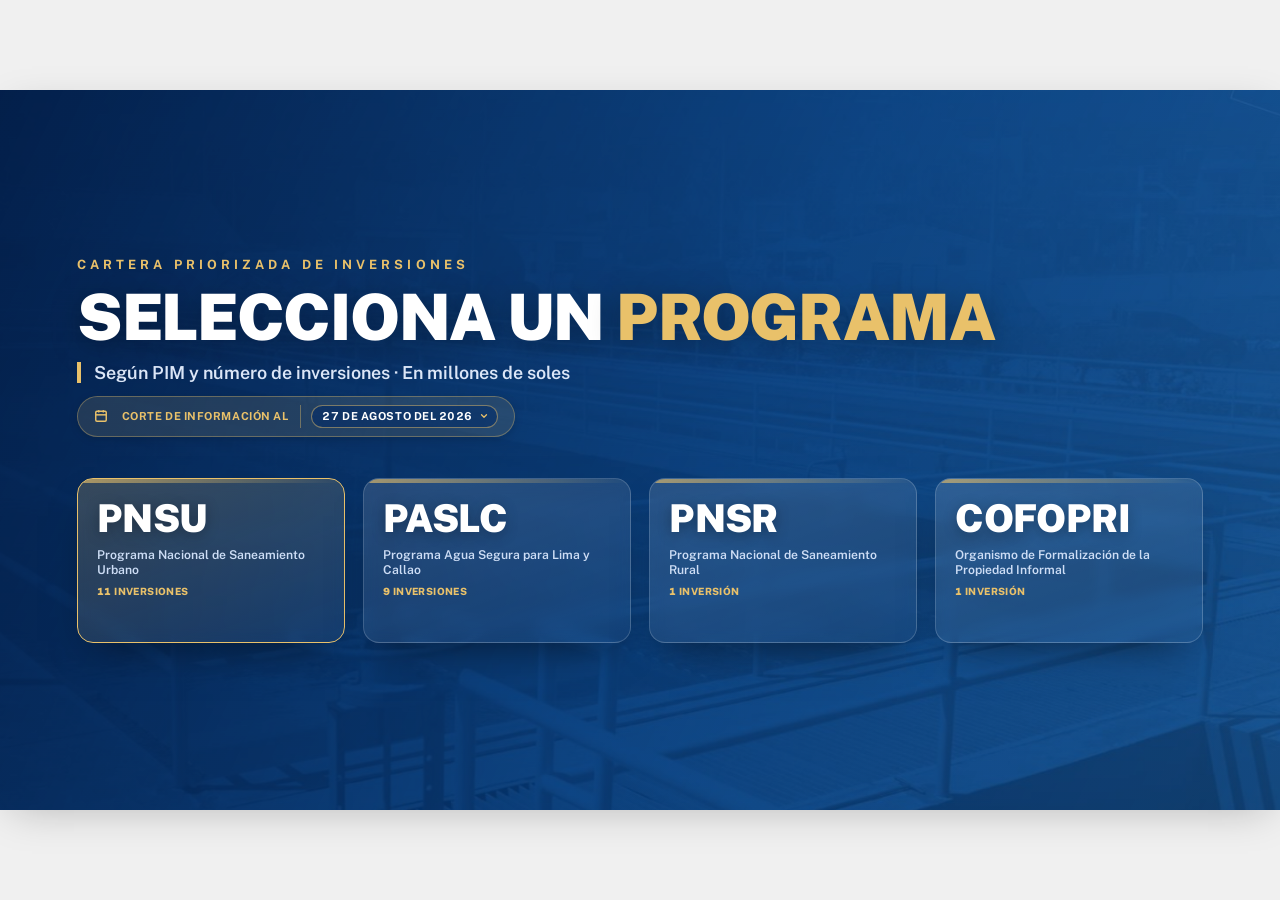
==== commit ee2dbc98: "Agregar cortes de información: corte 27/08/2026 desde PPT - projects-v2.js: datos organizados por co" ====
--- a/index.html
+++ b/index.html
@@ -143,7 +143,10 @@
         <p class="menu-lead">Según PIM y número de inversiones · En millones de soles</p>
         <div class="menu-cutoff">
           <svg viewBox="0 0 24 24" width="14" height="14" fill="none" stroke="currentColor" stroke-width="2.5" style="margin-right: 6px; vertical-align: middle;"><rect x="3" y="4" width="18" height="17" rx="2" ry="2"/><line x1="16" y1="2" x2="16" y2="6"/><line x1="8" y1="2" x2="8" y2="6"/><line x1="3" y1="10" x2="21" y2="10"/></svg>
-          <span>Corte de información al 15 de julio del 2026</span>
+          <span id="menuCutoffLabel">Corte de información</span>
+          <span class="corte-pick js-corte-wrap" hidden>
+            <select class="corte-select js-corte-select" aria-label="Cambiar corte de información" title="Cambiar corte de información"></select>
+          </span>
         </div>
         <div class="menu-progs" id="menuProgs"></div>
       </div>
@@ -164,6 +167,11 @@
      <button class="pg-btn" id="pgNext" title="Siguiente (→)" aria-label="Lámina siguiente">
        <svg viewBox="0 0 24 24" width="16" height="16" fill="none" stroke="currentColor" stroke-width="2.4"><path d="M9 18l6-6-6-6"/></svg>
      </button>
+     <span class="pg-corte js-corte-wrap" hidden title="Corte de información">
+       <svg viewBox="0 0 24 24" fill="none" stroke="currentColor" stroke-width="2.5"><rect x="3" y="4" width="18" height="17" rx="2" ry="2"/><line x1="16" y1="2" x2="16" y2="6"/><line x1="8" y1="2" x2="8" y2="6"/><line x1="3" y1="10" x2="21" y2="10"/></svg>
+       <span class="pg-corte-k">Corte</span>
+       <select class="pg-select js-corte-select" data-short="1" aria-label="Cambiar corte de información"></select>
+     </span>
    </div>
   </main>
 
--- a/css/styles-v2.css
+++ b/css/styles-v2.css
@@ -486,3 +486,31 @@
   flex-shrink: 0;
 }
 
+
+
+/* ======================= SELECTOR DE CORTE DE INFORMACIÓN ======================= */
+/* Los datos se guardan por fecha de corte; el usuario puede cambiar de corte
+   desde la píldora del menú o desde el paginador de las láminas. */
+[hidden]{display:none!important;}
+.corte-pick{display:inline-flex;align-items:center;margin-left:4px;padding-left:10px;
+  border-left:1px solid rgba(233,193,106,.4);}
+.corte-select,.pg-select{font:inherit;font-weight:700;letter-spacing:.05em;text-transform:uppercase;cursor:pointer;
+  color:#fff;background-color:rgba(0,43,105,.55);border:1px solid rgba(233,193,106,.5);border-radius:999px;
+  padding:4px 24px 4px 10px;line-height:1.2;appearance:none;-webkit-appearance:none;
+  background-image:url("data:image/svg+xml;utf8,<svg xmlns='http://www.w3.org/2000/svg' viewBox='0 0 24 24' fill='none' stroke='%23e9c16a' stroke-width='3' stroke-linecap='round' stroke-linejoin='round'><path d='M6 9l6 6 6-6'/></svg>");
+  background-repeat:no-repeat;background-position:right 8px center;background-size:10px 10px;
+  transition:border-color .16s,background-color .16s;}
+.corte-select{font-size:inherit;}
+.corte-select:hover,.pg-select:hover{border-color:#e9c16a;background-color:rgba(0,43,105,.85);}
+.corte-select:focus-visible,.pg-select:focus-visible{outline:2px solid #e9c16a;outline-offset:2px;}
+.corte-select option,.pg-select option{color:#111;background:#fff;text-transform:none;letter-spacing:0;font-weight:600;}
+.pg-corte{display:inline-flex;align-items:center;gap:6px;margin-left:2px;
+  padding-left:clamp(8px,.8vw,14px);border-left:1px solid rgba(255,255,255,.18);
+  color:#dbe6f7;font-size:clamp(11px,.85vw,14px);font-weight:700;}
+.pg-corte svg{width:1.05em;height:1.05em;color:#e9c16a;flex:0 0 auto;}
+.pg-corte-k{text-transform:uppercase;letter-spacing:.06em;font-size:.85em;color:#dbe6f7;}
+.pg-select{font-size:.95em;padding:3px 22px 3px 9px;letter-spacing:.02em;}
+@media (max-width:760px){
+  .pg-corte-k{display:none;}
+  .corte-pick{margin-left:0;padding-left:8px;}
+}
